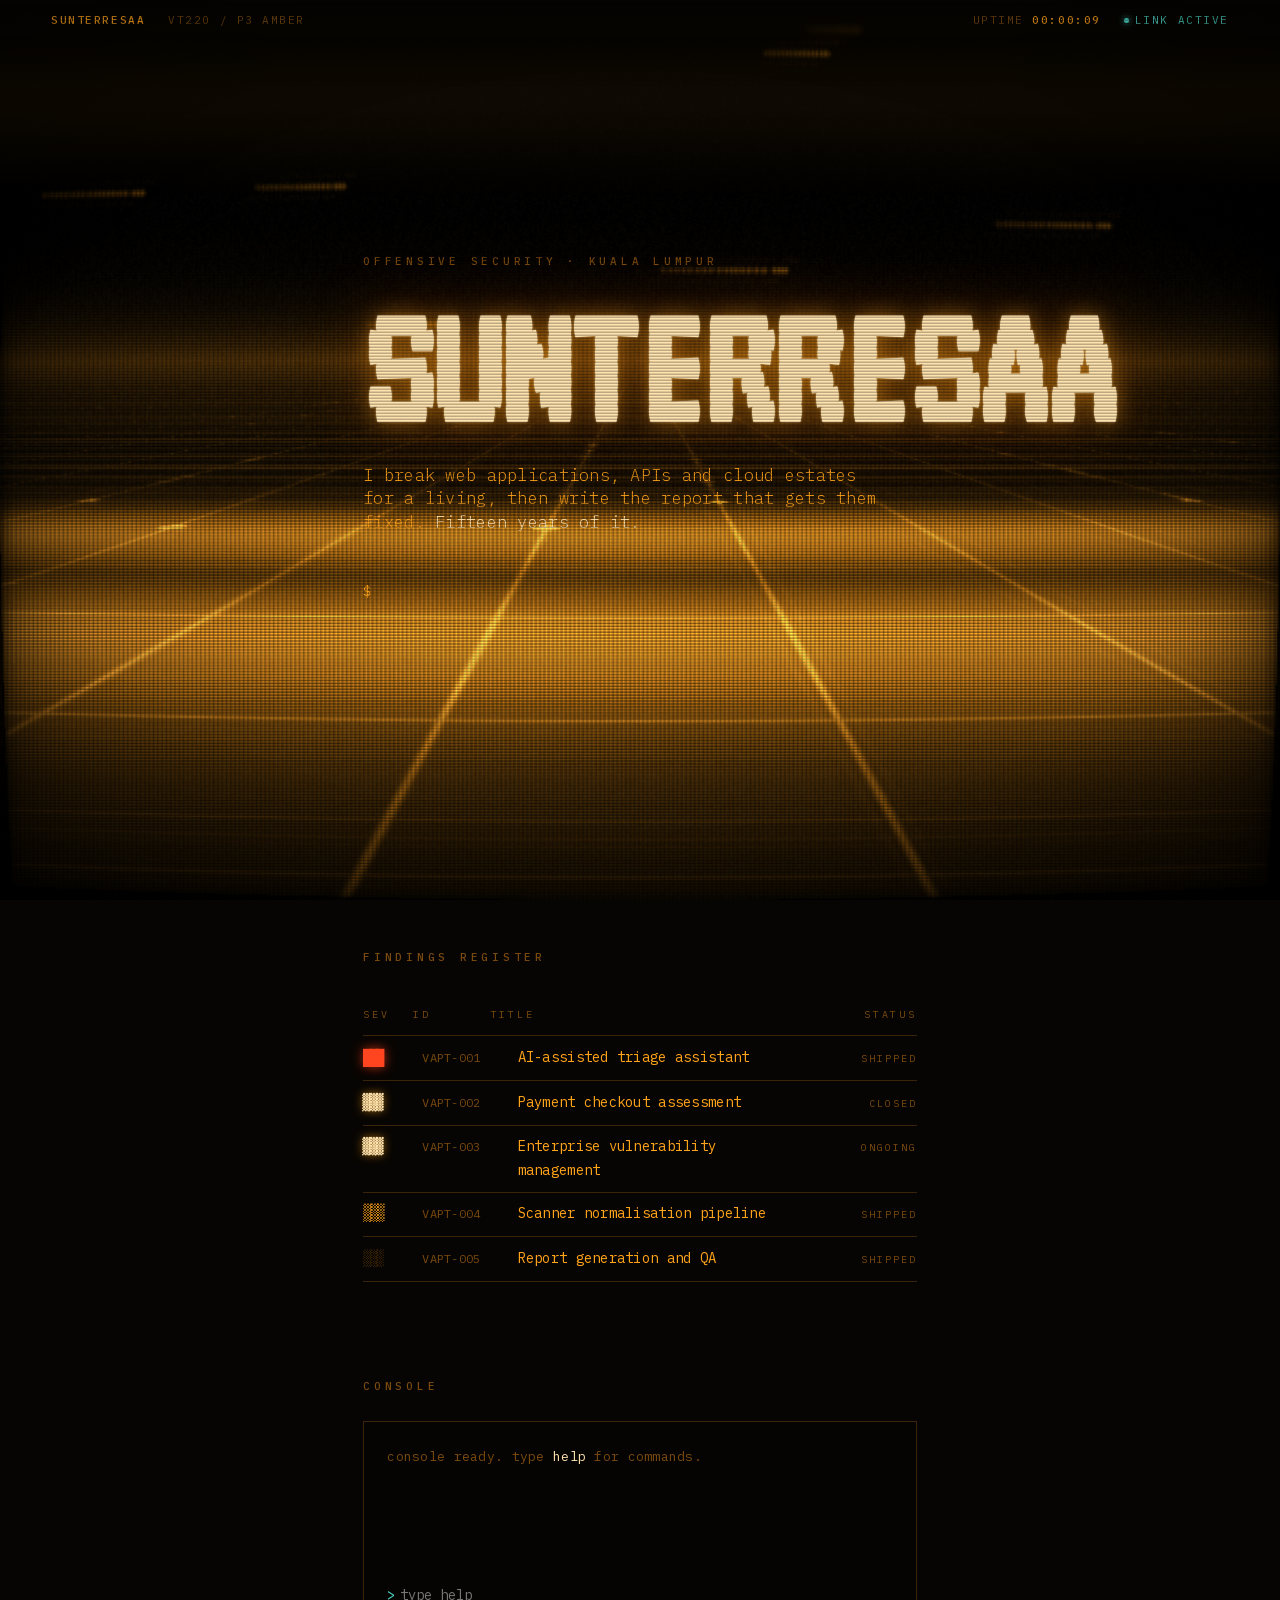
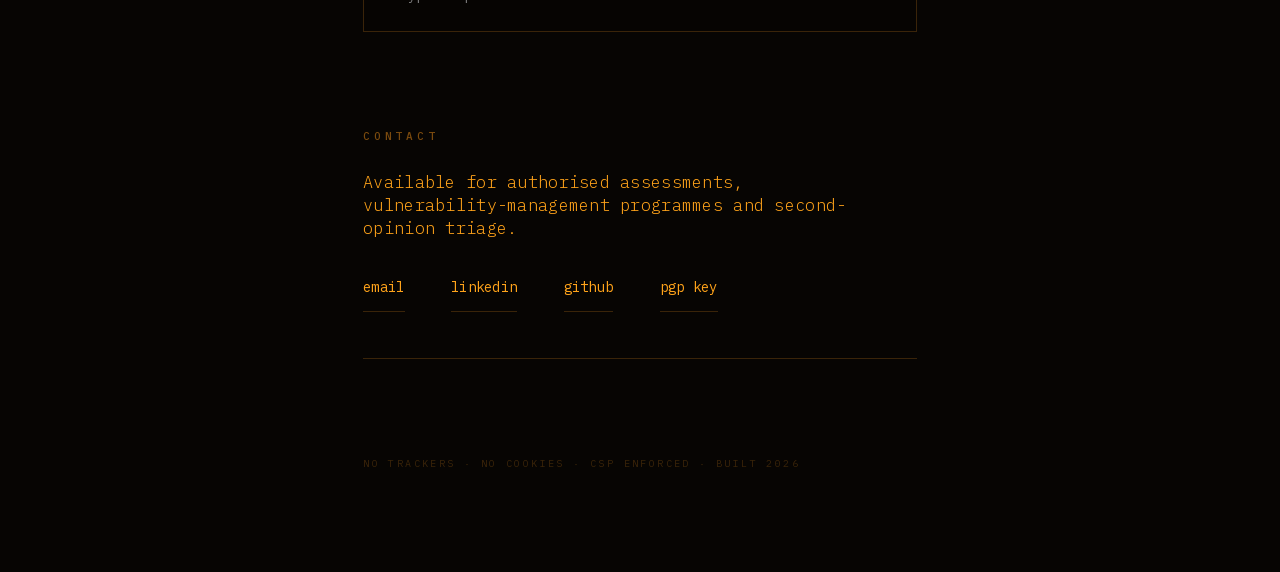
==== index.html @ b1da3f39 "Add files via upload" ====
<!DOCTYPE html>
<html lang="en">
<head>
<meta charset="utf-8">
<meta name="viewport" content="width=device-width, initial-scale=1, viewport-fit=cover">
<title>SUNTERRESAA — offensive security</title>
<meta name="description" content="Senior penetration tester and VAPT consultant. Web, API, cloud, mobile and infrastructure assessments, and the vulnerability management that follows them.">
<meta name="color-scheme" content="dark">
<meta name="theme-color" content="#070503">

<meta property="og:type" content="website">
<meta property="og:title" content="SUNTERRESAA — offensive security">
<meta property="og:description" content="Senior penetration tester and VAPT consultant.">
<meta property="og:image" content="/og.png">
<meta name="twitter:card" content="summary_large_image">

<link rel="icon" href="/favicon.svg" type="image/svg+xml">
<link rel="preload" href="/assets/fonts/IBMPlexMono-Regular.woff2" as="font" type="font/woff2" crossorigin>
<link rel="preload" href="/assets/fonts/VT323-Regular.woff2" as="font" type="font/woff2" crossorigin>
<link rel="stylesheet" href="/assets/styles.css">
</head>
<body>

<canvas id="field" aria-hidden="true"></canvas>

<div id="status">
  <b>SUNTERRESAA</b>
  <span class="hide-sm">VT220 / P3 AMBER</span>
  <span class="spacer"></span>
  <span class="hide-sm">UPTIME <b id="up">00:00:00</b></span>
  <span class="live">LINK ACTIVE</span>
</div>

<div id="tube">

  <section id="hero" class="pane">
    <p class="eyebrow">Offensive security &middot; Kuala Lumpur</p>
    <h1 class="callsign">SUNTERRESAA</h1>
    <p class="tagline">I break web applications, APIs and cloud estates for a living, then write the report that gets them fixed. <em>Fifteen years of it.</em></p>
    <div id="typed"><span class="caret"></span></div>
  </section>

  <section class="pane" id="findings-sec">
    <p class="eyebrow">Findings register</p>
    <div class="f-head">
      <div>SEV</div>
      <div class="h-id">ID</div>
      <div>TITLE</div>
      <div class="ta-r">STATUS</div>
    </div>
    <ul class="findings" id="findings"></ul>
    <noscript>
      <p class="tagline">This register is rendered with JavaScript. With it disabled, reach me
      through the contact links below.</p>
    </noscript>
  </section>

  <section class="pane">
    <p class="eyebrow">Console</p>
    <div id="console">
      <div id="log" role="log" aria-live="polite"></div>
      <div class="prompt-row">
        <span aria-hidden="true">&gt;</span>
        <input id="cmd" type="text" autocomplete="off" autocapitalize="off"
               autocorrect="off" spellcheck="false"
               aria-label="Console command" placeholder="type help">
      </div>
    </div>
  </section>

  <section class="pane">
    <p class="eyebrow">Contact</p>
    <p class="tagline">Available for authorised assessments, vulnerability-management programmes and second-opinion triage.</p>
    <ul class="links">
      <li><a href="mailto:you@example.com">email</a></li>
      <li><a href="https://www.linkedin.com/in/your-handle" rel="noopener noreferrer me">linkedin</a></li>
      <li><a href="https://github.com/your-handle" rel="noopener noreferrer me">github</a></li>
      <li><a href="/pgp.txt">pgp key</a></li>
    </ul>
    <hr class="rule">
    <footer>No trackers &middot; No cookies &middot; CSP enforced &middot; Built 2026</footer>
  </section>

</div>

<div class="glass grille"></div>
<div class="glass hum"></div>
<div class="glass vig"></div>

<div id="boot" role="status" aria-live="polite"></div>
<button id="skip" type="button">skip boot</button>

<script src="/assets/app.js" defer></script>
</body>
</html>
---- assets/styles.css ----
/* ==========================================================
   PHOSPHOR
   A DEC VT220 amber tube. Hierarchy is carried by beam
   intensity, not by hue. Two accents exist and are rationed.
   ========================================================== */

/* ---------- self-hosted faces (no third-party requests) ---------- */
@font-face{
  font-family:"Plex Mono"; font-style:normal; font-weight:300; font-display:swap;
  src:url("fonts/IBMPlexMono-Light.woff2") format("woff2");
}
@font-face{
  font-family:"Plex Mono"; font-style:normal; font-weight:400; font-display:swap;
  src:url("fonts/IBMPlexMono-Regular.woff2") format("woff2");
}
@font-face{
  font-family:"Plex Mono"; font-style:normal; font-weight:500; font-display:swap;
  src:url("fonts/IBMPlexMono-Medium.woff2") format("woff2");
}
@font-face{
  font-family:"Tube"; font-style:normal; font-weight:400; font-display:swap;
  src:url("fonts/VT323-Regular.woff2") format("woff2");
}

:root{
  --void:        #070503;   /* the tube with the gun off - warm black, never #000 */
  --phosphor:    #FFA31A;   /* P3 amber, the working voltage */
  --phosphor-hot:#FFE3AE;   /* beam overdrive, near-white */
  --phosphor-dim:#7A4A0E;   /* decayed trail, secondary text */
  --phosphor-ash:#3A2409;   /* rules, inactive chrome */
  --signal:      #4DE0D0;   /* cold cyan. LIVE + focus state ONLY */
  --burn:        #FF4520;   /* critical severity ONLY */

  --cell: 1.45rem;                       /* the character cell */
  --gut:  calc(var(--cell) * 2);
  --edge: clamp(1rem, 4vw, 3.5rem);
  --pad-l: max(var(--edge), env(safe-area-inset-left));
  --pad-r: max(var(--edge), env(safe-area-inset-right));

  --mono:"Plex Mono", ui-monospace, "SF Mono", Menlo, Consolas, monospace;
  --tube:"Tube", "Plex Mono", ui-monospace, monospace;
}

*,*::before,*::after{ box-sizing:border-box; }
html,body{ margin:0; padding:0; }
html{
  background:#000;
  scroll-behavior:smooth;
  overscroll-behavior:none;                 /* no white rubber-band on iOS */
  -webkit-text-size-adjust:100%;
}
body{
  background:var(--void);
  color:var(--phosphor);
  font-family:var(--mono);
  font-size:14px; font-weight:400;
  line-height:var(--cell); letter-spacing:.02em;
  -webkit-font-smoothing:antialiased;
  overflow-x:hidden;
  overscroll-behavior:none;
}
::selection{ background:var(--phosphor); color:var(--void); }
:focus-visible{ outline:2px solid var(--signal); outline-offset:3px; }

/* ---------- the tube ---------- */
#tube{ position:relative; min-height:100vh; isolation:isolate; }

#field{
  position:fixed; inset:0; width:100%; height:100%;
  z-index:0; display:block;
  opacity:0; transition:opacity 1.6s ease .2s;
  pointer-events:none;
}
#field.lit{ opacity:1; }

/* glass overlays sit above canvas AND text */
.glass{ position:fixed; inset:0; z-index:90; pointer-events:none; }
.glass.grille{
  background:repeating-linear-gradient(to bottom,
    rgba(0,0,0,0) 0px, rgba(0,0,0,0) 1px,
    rgba(0,0,0,.34) 2px, rgba(0,0,0,.34) 3px);
  mix-blend-mode:multiply; opacity:.75;
}
.glass.vig{
  background:radial-gradient(ellipse 120% 100% at 50% 50%,
    rgba(0,0,0,0) 42%, rgba(0,0,0,.55) 82%, rgba(0,0,0,.92) 100%);
}
.glass.hum{
  height:22vh;
  background:linear-gradient(to bottom,
    rgba(255,163,26,0) 0%, rgba(255,163,26,.055) 45%,
    rgba(255,163,26,.055) 55%, rgba(255,163,26,0) 100%);
  animation:roll 9s linear infinite;
}
@keyframes roll{ from{transform:translateY(-30vh);} to{transform:translateY(115vh);} }

/* ---------- lattice ---------- */
.pane{
  position:relative; z-index:10;
  max-width:82ch; margin:0 auto;
  padding-left:var(--pad-l); padding-right:var(--pad-r);
}
section{ padding-top:var(--gut); padding-bottom:var(--gut); }
.rule{ border:0; height:1px; background:var(--phosphor-ash); margin:var(--gut) 0; }
.eyebrow{
  font-size:11px; font-weight:500; letter-spacing:.34em;
  text-transform:uppercase; color:var(--phosphor-dim);
  margin:0 0 var(--cell);
}

/* ---------- status bar ---------- */
#status{
  position:fixed; top:0; left:0; right:0; z-index:80;
  display:flex; gap:var(--cell); align-items:center;
  padding:.55rem var(--pad-r) .55rem var(--pad-l);
  padding-top:max(.55rem, env(safe-area-inset-top));
  font-size:11px; letter-spacing:.14em; text-transform:uppercase;
  color:var(--phosphor-dim);
  background:linear-gradient(to bottom, rgba(7,5,3,.96), rgba(7,5,3,.6) 70%, transparent);
  -webkit-backdrop-filter:blur(2px); backdrop-filter:blur(2px);
}
#status b{ color:var(--phosphor); font-weight:500; }
#status .spacer{ flex:1; }
.live{ color:var(--signal); display:inline-flex; align-items:center; gap:.5em; }
.live::before{
  content:""; width:.5em; height:.5em; border-radius:50%;
  background:currentColor; box-shadow:0 0 6px currentColor;
  animation:beat 2.4s steps(1) infinite;
}
@keyframes beat{ 0%,70%{opacity:1} 71%,100%{opacity:.25} }

/* ---------- boot ---------- */
#boot{
  position:fixed; inset:0; z-index:200; background:var(--void);
  padding:max(var(--edge), env(safe-area-inset-top)) var(--pad-r) var(--edge) var(--pad-l);
  font-size:13px; line-height:1.5; color:var(--phosphor);
  overflow:hidden; white-space:pre-wrap;
}
#boot .dimline{ color:var(--phosphor-dim); }
#boot .ok{ color:var(--signal); }
#boot.gone{ opacity:0; pointer-events:none; transition:opacity .5s ease; }
#skip{
  position:fixed; z-index:201;
  right:var(--pad-r); bottom:max(var(--edge), env(safe-area-inset-bottom));
  background:none; border:1px solid var(--phosphor-ash);
  color:var(--phosphor-dim); font:inherit; font-size:11px;
  letter-spacing:.2em; text-transform:uppercase;
  padding:.75rem 1.1rem; min-height:44px; cursor:pointer;
}
#skip:hover{ color:var(--signal); border-color:var(--signal); }

/* ---------- hero ---------- */
#hero{
  min-height:100vh; min-height:100svh;
  display:flex; flex-direction:column; justify-content:center;
  padding-top:calc(var(--cell)*3);
}
.callsign{
  font-family:var(--tube);
  font-size:clamp(3.4rem, 15vw, 11rem);
  line-height:.82; margin:0; letter-spacing:-.01em;
  color:var(--phosphor-hot);
  text-shadow:0 0 2px rgba(255,227,174,.9),
              0 0 22px rgba(255,163,26,.55),
              0 0 70px rgba(255,120,0,.28);
}
.tagline{
  margin:var(--cell) 0 0;
  font-size:clamp(.85rem,2.4vw,1.05rem);
  font-weight:300; color:var(--phosphor); max-width:52ch;
}
.tagline em{ font-style:normal; color:var(--phosphor-hot); }
#typed{
  margin-top:var(--gut); font-size:13px;
  color:var(--phosphor-dim); min-height:calc(var(--cell)*4);
}
#typed .p{ color:var(--phosphor); }
.caret{
  display:inline-block; width:.62em; height:1.05em;
  background:var(--phosphor); vertical-align:-.16em;
  animation:blink 1.05s steps(1) infinite;
}
@keyframes blink{ 0%,50%{opacity:1} 51%,100%{opacity:0} }

/* ---------- findings ---------- */
.findings{ list-style:none; margin:0; padding:0; }
.f-head,.f-row{
  display:grid; grid-template-columns:4.5ch 9ch 1fr 11ch;
  gap:var(--cell); align-items:baseline;
  padding:calc(var(--cell)*.42) 0;
}
.f-head{
  font-size:10px; letter-spacing:.28em; text-transform:uppercase;
  color:var(--phosphor-dim); border-bottom:1px solid var(--phosphor-ash);
}
.f-row{
  border-bottom:1px solid var(--phosphor-ash);
  cursor:pointer; transition:background .12s linear;
  min-height:44px;                                   /* touch target */
  align-content:center;
}
.f-row:hover{ background:rgba(255,163,26,.07); }
.f-row:hover .f-title{ color:var(--phosphor-hot); text-shadow:0 0 10px rgba(255,163,26,.5); }
.f-id{ color:var(--phosphor-dim); font-size:12px; }
.f-title{ color:var(--phosphor); font-weight:400; }
.f-status{
  font-size:10px; letter-spacing:.2em; text-transform:uppercase;
  color:var(--phosphor-dim); text-align:right;
}
/* severity as beam intensity, not as hue */
.sev{ letter-spacing:-.1em; }
.sev[data-s="4"]{ color:var(--burn);         text-shadow:0 0 12px rgba(255,69,32,.6); }
.sev[data-s="3"]{ color:var(--phosphor-hot); text-shadow:0 0 10px rgba(255,163,26,.6); }
.sev[data-s="2"]{ color:var(--phosphor); }
.sev[data-s="1"]{ color:var(--phosphor-dim); }

.f-body{
  display:none;
  padding:var(--cell) 0 var(--gut) calc(4.5ch + var(--cell));
  border-bottom:1px solid var(--phosphor-ash);
  color:var(--phosphor-dim); font-weight:300; font-size:13px;
}
.f-body.open{ display:block; animation:wipe .22s ease-out; }
@keyframes wipe{ from{opacity:0; transform:translateY(-4px);} to{opacity:1; transform:none;} }
.f-body b{ color:var(--phosphor); font-weight:500; }
.f-meta{
  margin-top:var(--cell); display:flex; flex-wrap:wrap; gap:var(--cell);
  font-size:10px; letter-spacing:.2em; text-transform:uppercase; color:var(--phosphor-ash);
}
.f-meta span{ color:var(--phosphor-dim); }

/* ---------- console ---------- */
#console{
  border:1px solid var(--phosphor-ash);
  padding:var(--cell);
  background:rgba(7,5,3,.55);
}
#console:focus-within{ border-color:var(--signal); }
#log{
  margin:0 0 var(--cell); font-size:13px;
  min-height:calc(var(--cell)*5); max-height:calc(var(--cell)*12);
  overflow-y:auto; overscroll-behavior:contain;
}
#log div{ color:var(--phosphor-dim); }
#log .echo{ color:var(--phosphor); }
#log .hot{ color:var(--phosphor-hot); }
.prompt-row{ display:flex; align-items:center; gap:.6ch; }
.prompt-row span{ color:var(--signal); }
#cmd{
  flex:1; min-width:0; background:none; border:0; outline:none;
  font:inherit; color:var(--phosphor); caret-color:var(--phosphor); padding:0;
}

/* ---------- contact ---------- */
.links{ display:flex; flex-wrap:wrap; gap:var(--gut); margin:var(--cell) 0 0; padding:0; list-style:none; }
.links a{
  display:inline-block; padding:.5rem 0; min-height:44px; line-height:2.2;
  color:var(--phosphor); text-decoration:none;
  border-bottom:1px solid var(--phosphor-ash);
  transition:color .12s, border-color .12s;
}
.links a:hover{ color:var(--signal); border-color:var(--signal); }
footer{
  padding:var(--gut) 0 max(var(--edge), env(safe-area-inset-bottom));
  font-size:10px; letter-spacing:.24em; text-transform:uppercase; color:var(--phosphor-ash);
}

/* ---------- narrow ---------- */
@media (max-width:640px){
  #status .hide-sm{ display:none; }
  .f-head,.f-row{ grid-template-columns:4ch 1fr 8ch; gap:var(--cell); }
  .f-head .h-id,.f-row .f-id{ display:none; }
  .f-body{ padding-left:calc(4ch + var(--cell)); }
  #cmd{ font-size:16px; }            /* below 16px iOS zooms the viewport on focus */
}

/* blend modes are expensive to composite on mobile GPUs */
@media (pointer:coarse){
  .glass.grille{ mix-blend-mode:normal; opacity:.5; }
}

@media (prefers-reduced-motion:reduce){
  html{ scroll-behavior:auto; }
  *{ animation:none !important; transition:none !important; }
  .glass.hum{ display:none; }
}

.ta-r{ text-align:right; }
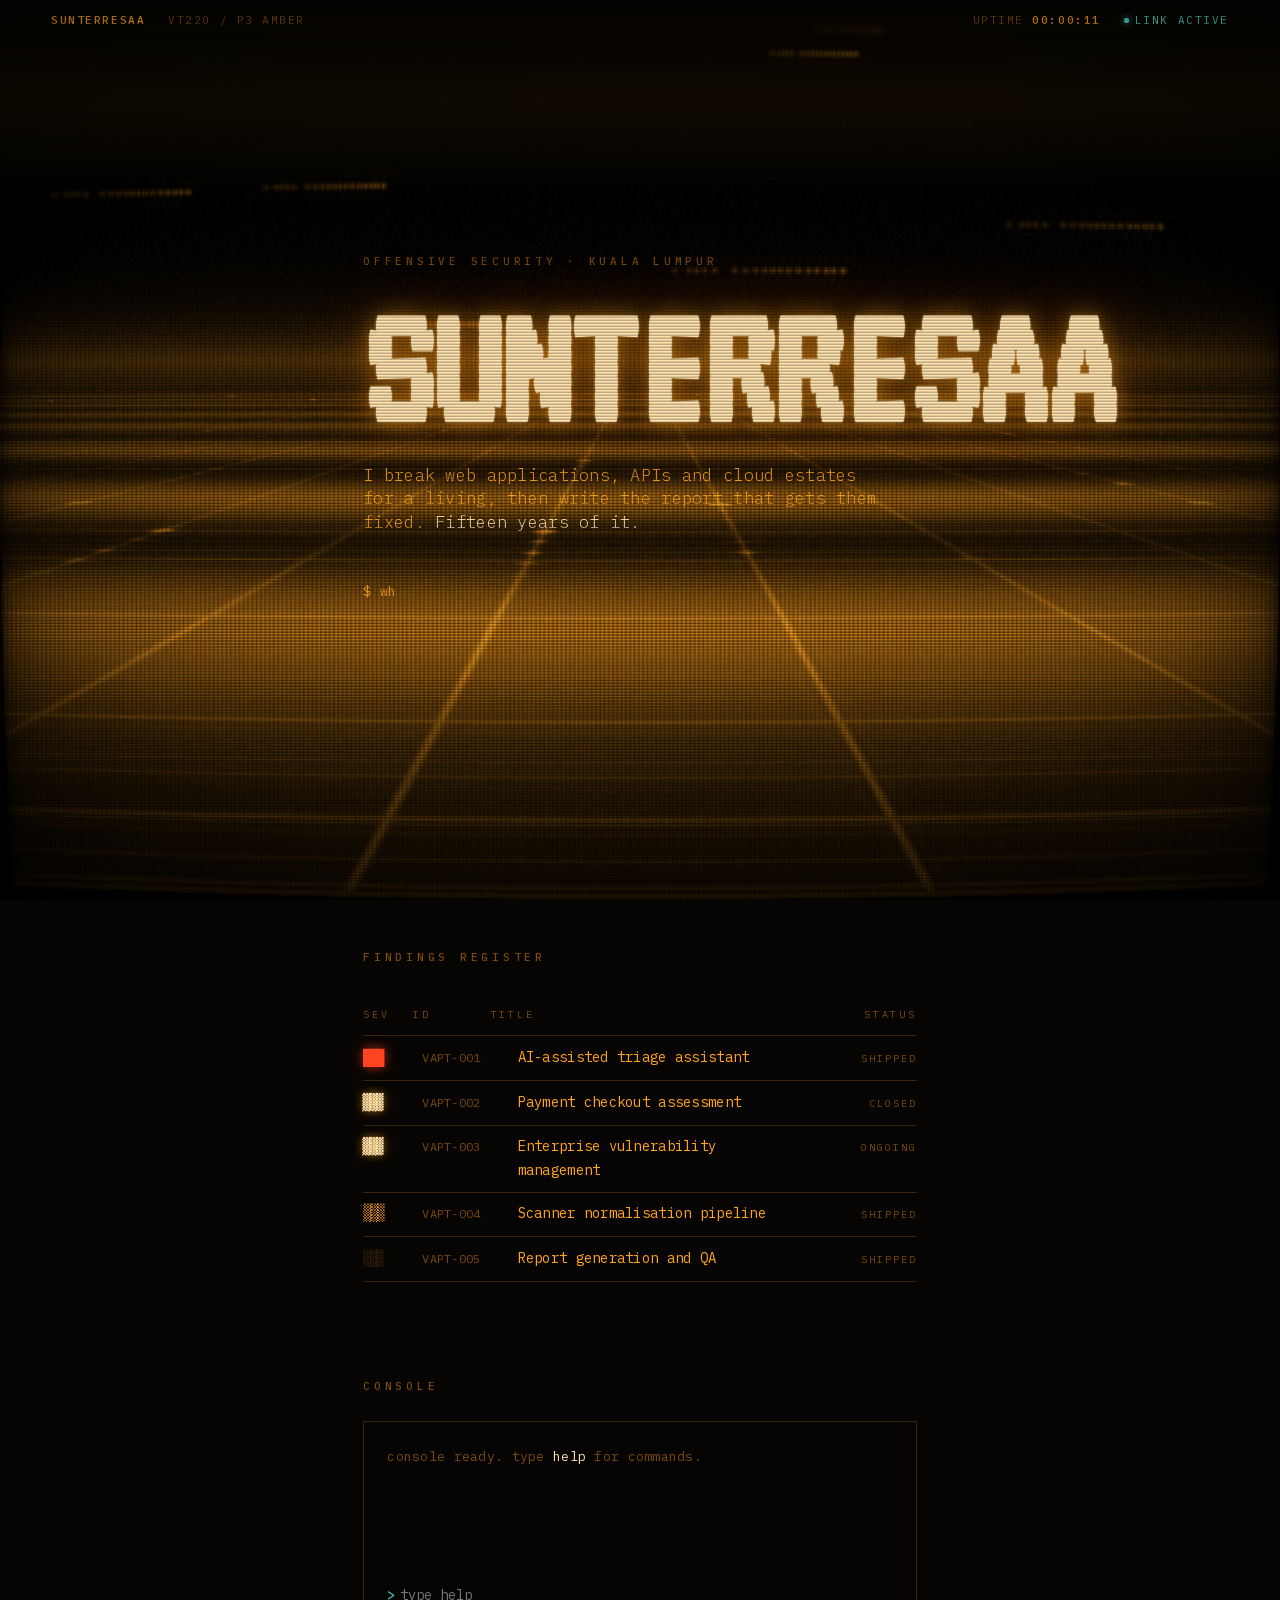
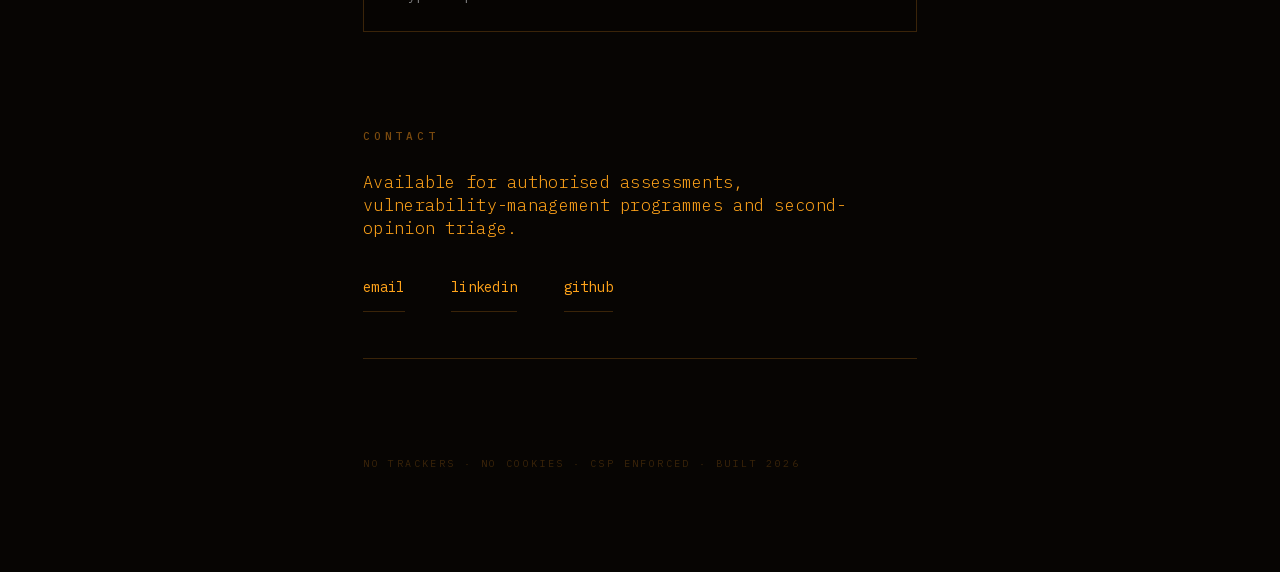
==== commit 2dbaf6a8: "Update index.html" ====
--- a/index.html
+++ b/index.html
@@ -4,13 +4,13 @@
 <meta charset="utf-8">
 <meta name="viewport" content="width=device-width, initial-scale=1, viewport-fit=cover">
 <title>SUNTERRESAA — offensive security</title>
-<meta name="description" content="Senior penetration tester and VAPT consultant. Web, API, cloud, mobile and infrastructure assessments, and the vulnerability management that follows them.">
+<meta name="description" content="Junior penetration tester and VAPT consultant. Web, API, cloud, mobile and infrastructure assessments, and the vulnerability management that follows them.">
 <meta name="color-scheme" content="dark">
 <meta name="theme-color" content="#070503">
 
 <meta property="og:type" content="website">
 <meta property="og:title" content="SUNTERRESAA — offensive security">
-<meta property="og:description" content="Senior penetration tester and VAPT consultant.">
+<meta property="og:description" content="Junior penetration tester and VAPT consultant.">
 <meta property="og:image" content="/og.png">
 <meta name="twitter:card" content="summary_large_image">
 
@@ -72,10 +72,9 @@
     <p class="eyebrow">Contact</p>
     <p class="tagline">Available for authorised assessments, vulnerability-management programmes and second-opinion triage.</p>
     <ul class="links">
-      <li><a href="mailto:you@example.com">email</a></li>
-      <li><a href="https://www.linkedin.com/in/your-handle" rel="noopener noreferrer me">linkedin</a></li>
-      <li><a href="https://github.com/your-handle" rel="noopener noreferrer me">github</a></li>
-      <li><a href="/pgp.txt">pgp key</a></li>
+      <li><a href="mailto:sunteresa@gmail.com">email</a></li>
+      <li><a href="https://www.linkedin.com/in/sunterresaa-sankar" rel="noopener noreferrer me">linkedin</a></li>
+      <li><a href="https://github.com/Sr7nyx" rel="noopener noreferrer me">github</a></li>
     </ul>
     <hr class="rule">
     <footer>No trackers &middot; No cookies &middot; CSP enforced &middot; Built 2026</footer>
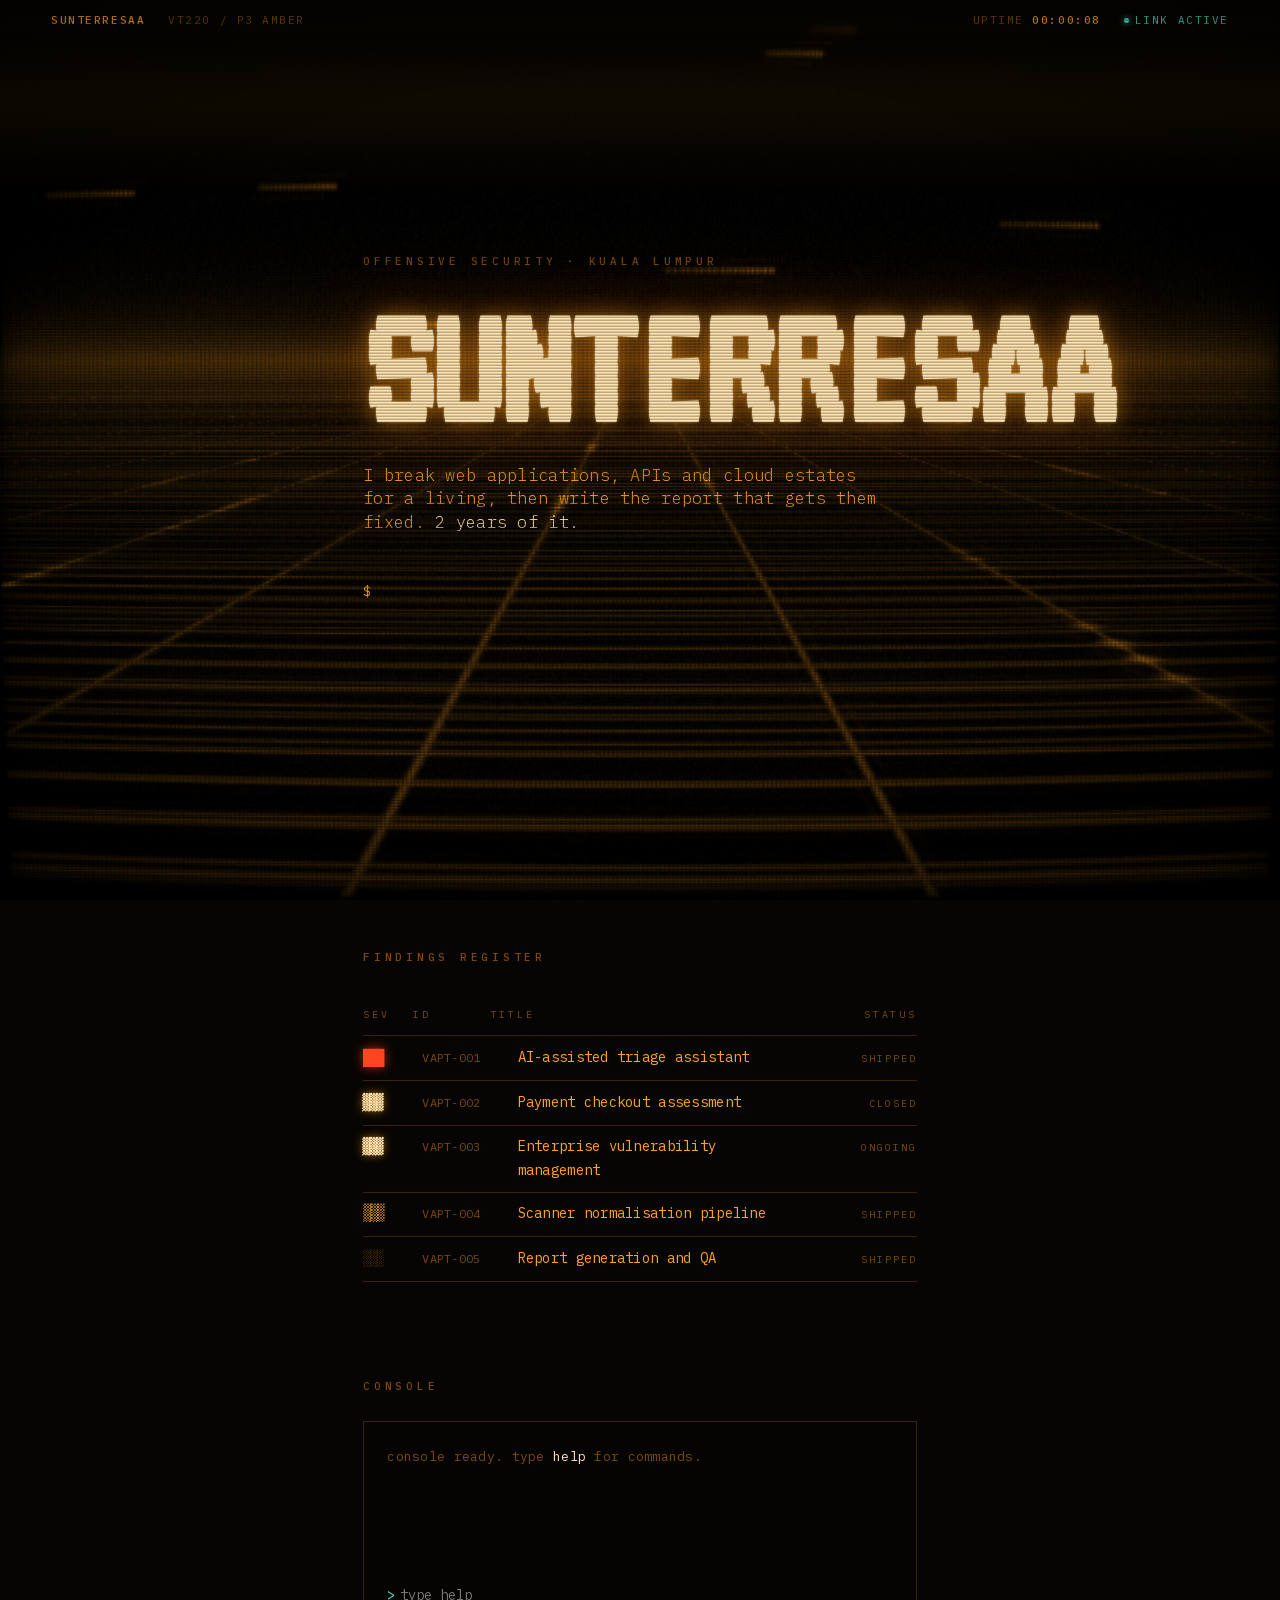
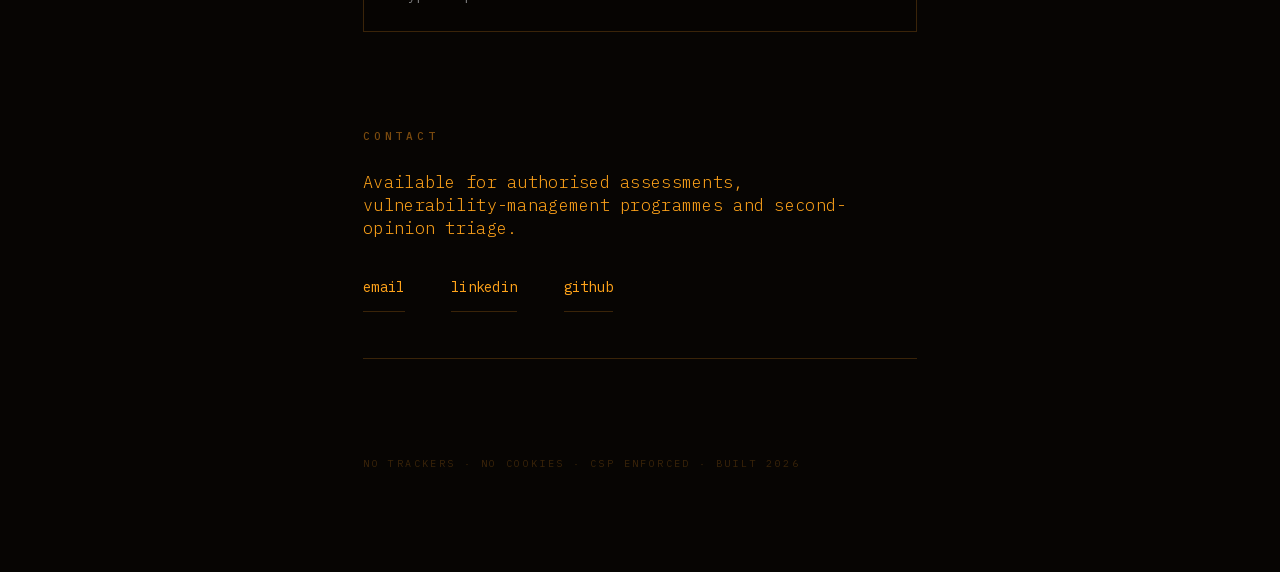
==== commit a5ff6446: "Update index.html" ====
--- a/index.html
+++ b/index.html
@@ -36,7 +36,7 @@
   <section id="hero" class="pane">
     <p class="eyebrow">Offensive security &middot; Kuala Lumpur</p>
     <h1 class="callsign">SUNTERRESAA</h1>
-    <p class="tagline">I break web applications, APIs and cloud estates for a living, then write the report that gets them fixed. <em>Fifteen years of it.</em></p>
+    <p class="tagline">I break web applications, APIs and cloud estates for a living, then write the report that gets them fixed. <em>2 years of it.</em></p>
     <div id="typed"><span class="caret"></span></div>
   </section>
 
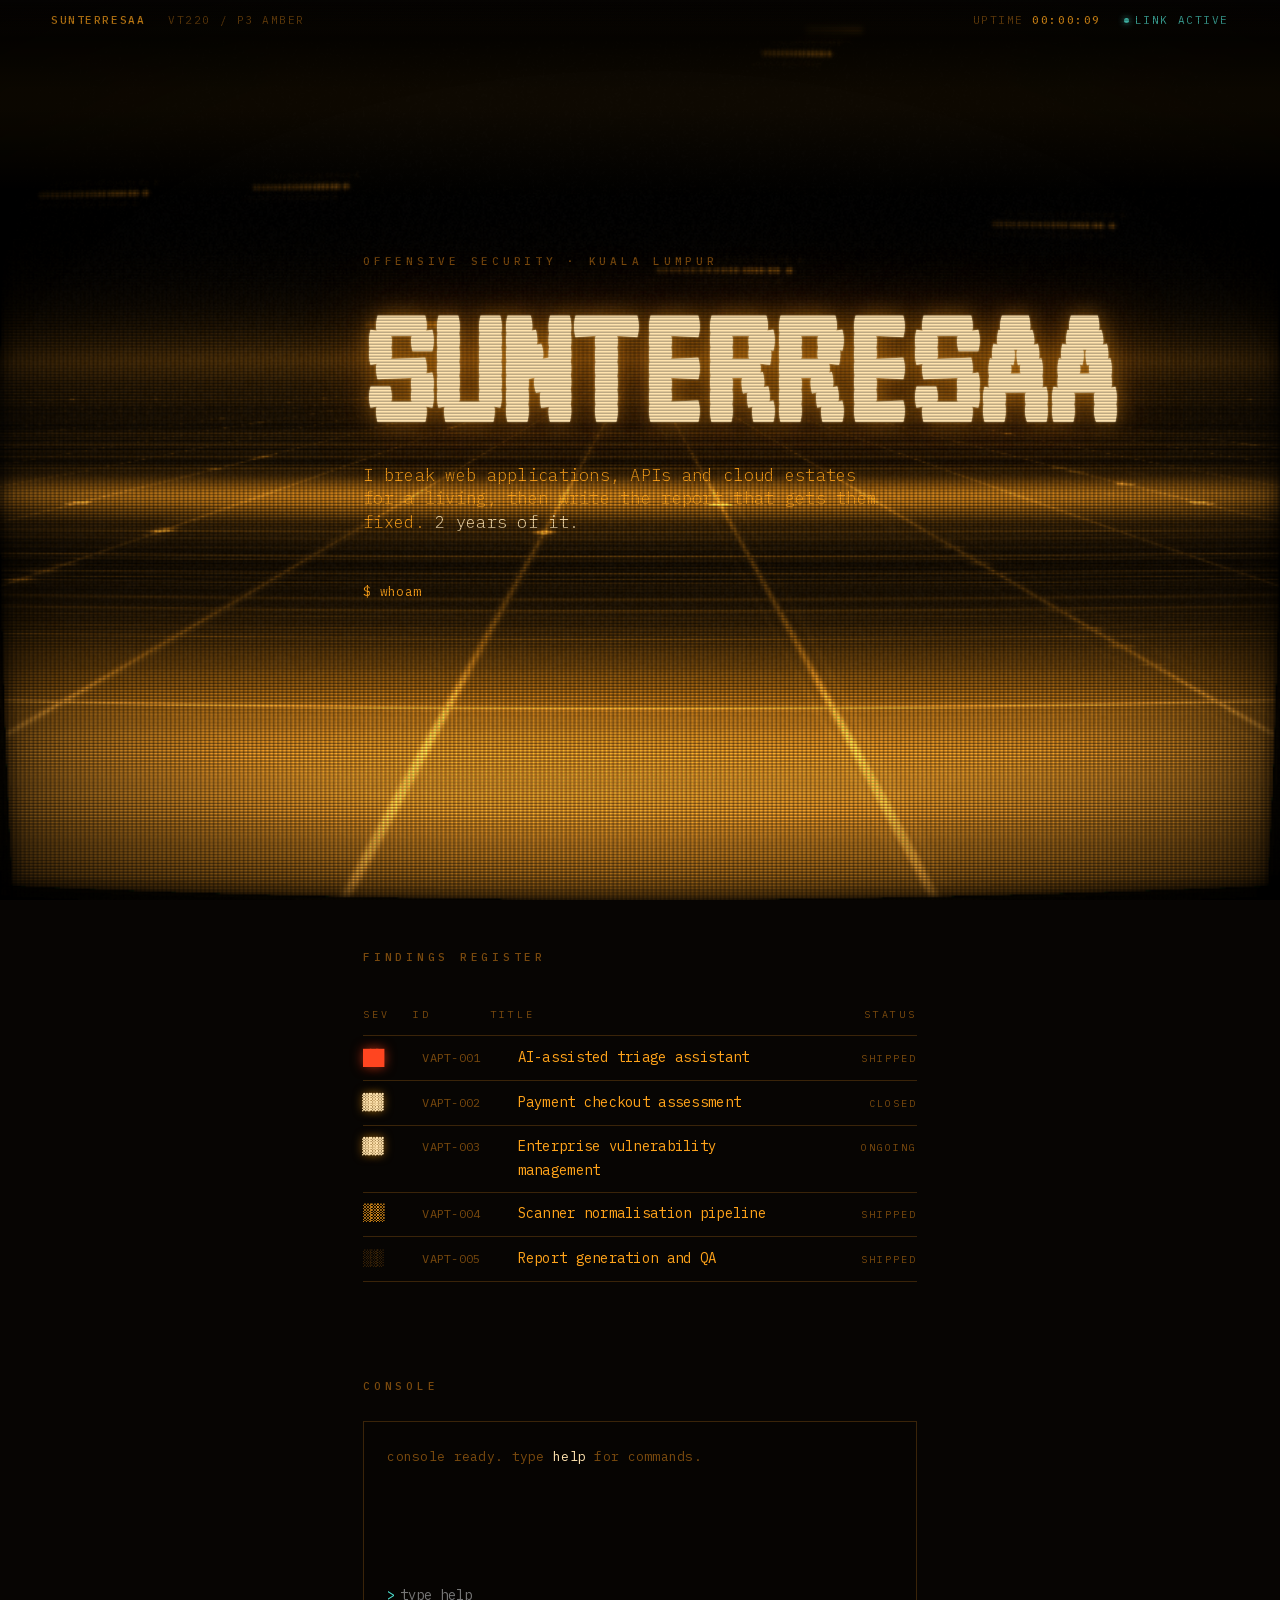
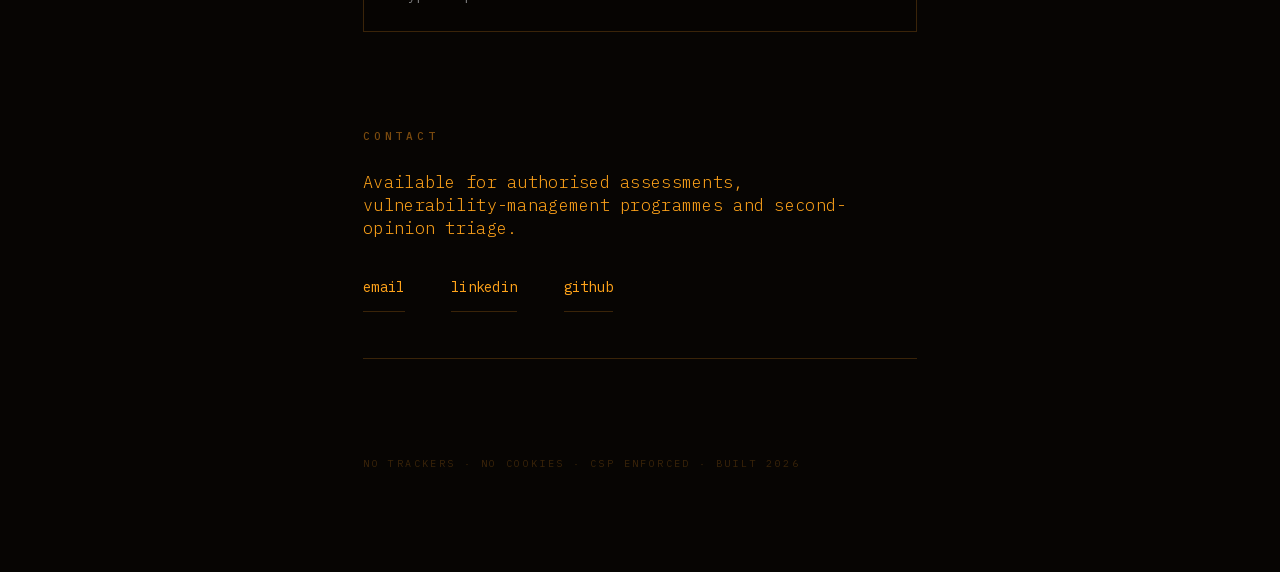
==== commit 9671ab65: "Update index.html" ====
--- a/index.html
+++ b/index.html
@@ -3,7 +3,7 @@
 <head>
 <meta charset="utf-8">
 <meta name="viewport" content="width=device-width, initial-scale=1, viewport-fit=cover">
-<title>SUNTERRESAA — offensive security</title>
+<title>SUNTERRESAA — offensive securityi</title>
 <meta name="description" content="Junior penetration tester and VAPT consultant. Web, API, cloud, mobile and infrastructure assessments, and the vulnerability management that follows them.">
 <meta name="color-scheme" content="dark">
 <meta name="theme-color" content="#070503">
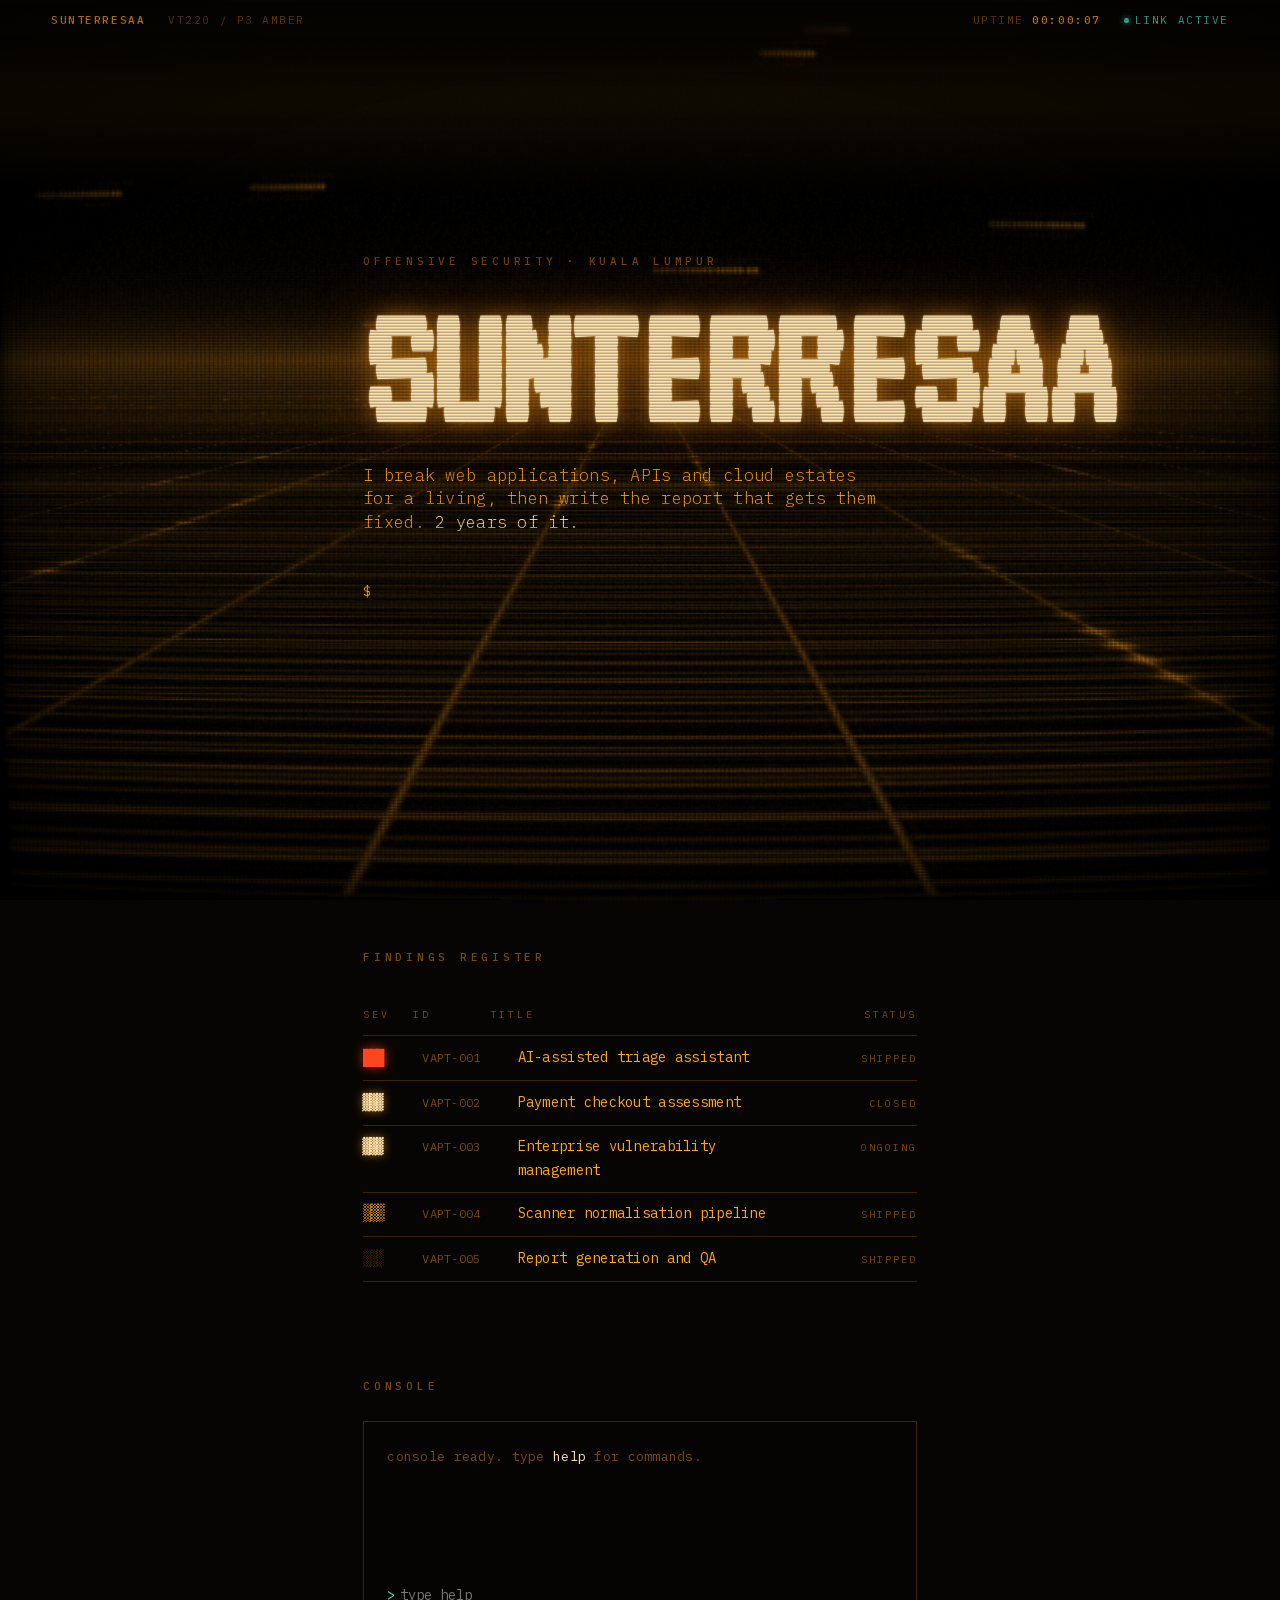
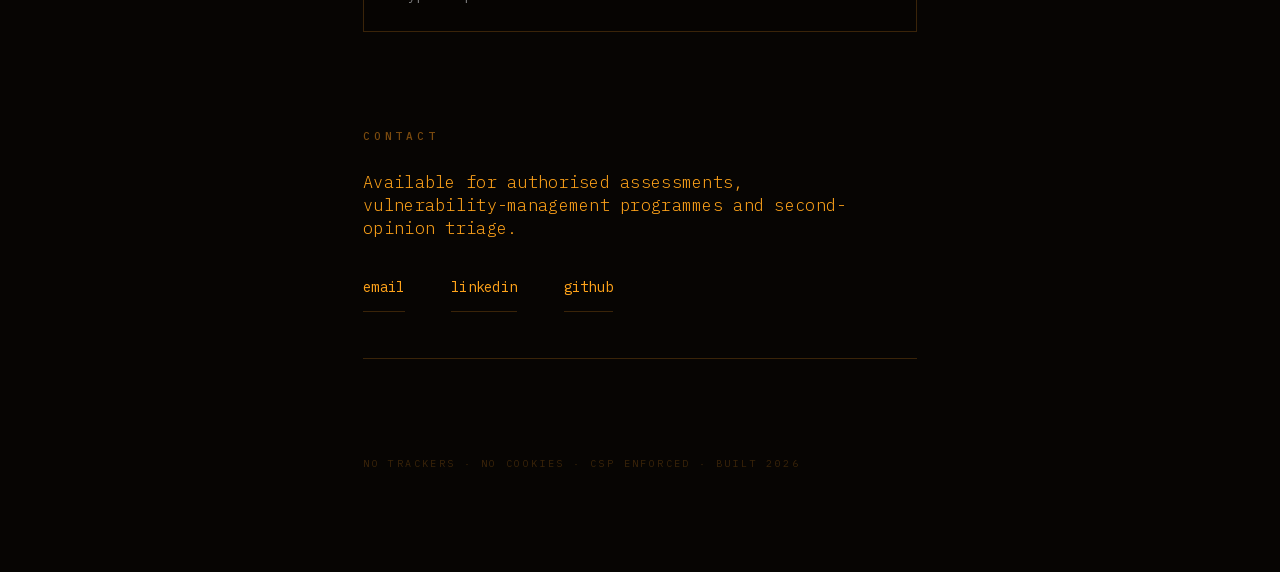
==== commit 7d85c092: "Update index.html" ====
--- a/index.html
+++ b/index.html
@@ -3,7 +3,7 @@
 <head>
 <meta charset="utf-8">
 <meta name="viewport" content="width=device-width, initial-scale=1, viewport-fit=cover">
-<title>SUNTERRESAA — offensive securityi</title>
+<title>SUNTERRESAA — offensive security</title>
 <meta name="description" content="Junior penetration tester and VAPT consultant. Web, API, cloud, mobile and infrastructure assessments, and the vulnerability management that follows them.">
 <meta name="color-scheme" content="dark">
 <meta name="theme-color" content="#070503">
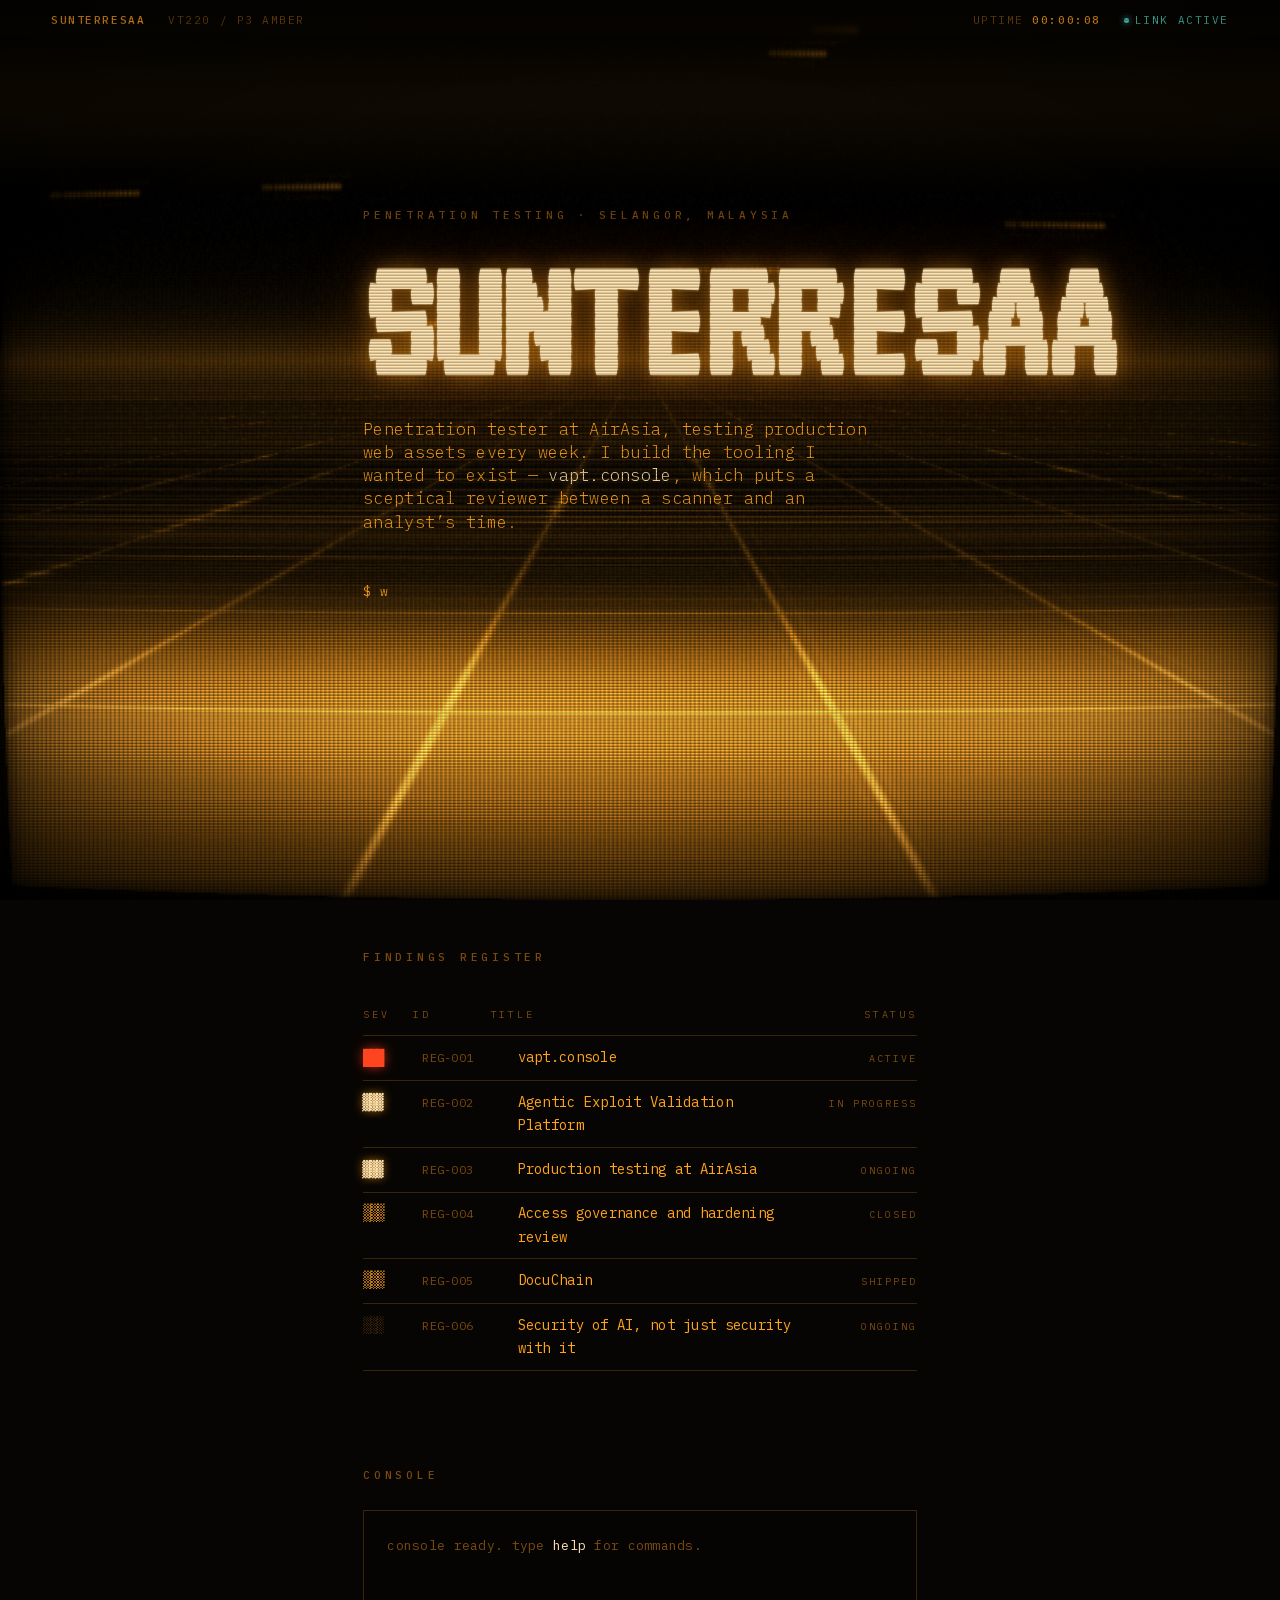
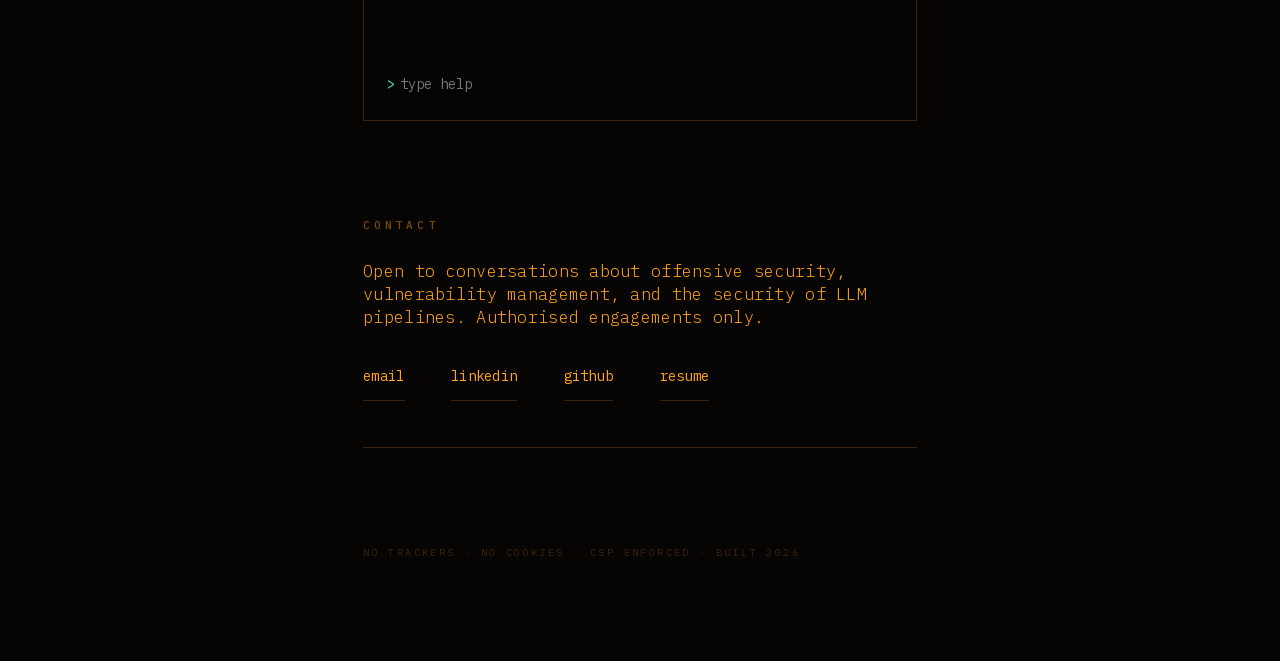
==== commit 50328175: "Add files via upload" ====
--- a/index.html
+++ b/index.html
@@ -3,14 +3,14 @@
 <head>
 <meta charset="utf-8">
 <meta name="viewport" content="width=device-width, initial-scale=1, viewport-fit=cover">
-<title>SUNTERRESAA — offensive security</title>
-<meta name="description" content="Junior penetration tester and VAPT consultant. Web, API, cloud, mobile and infrastructure assessments, and the vulnerability management that follows them.">
+<title>Sunterresaa Sankar — penetration tester</title>
+<meta name="description" content="Penetration tester at AirAsia. Web and API assessments, vulnerability triage, and vapt.console — an AI-assisted VAPT platform built around evidence grounding and false-positive reduction.">
 <meta name="color-scheme" content="dark">
 <meta name="theme-color" content="#070503">
 
 <meta property="og:type" content="website">
-<meta property="og:title" content="SUNTERRESAA — offensive security">
-<meta property="og:description" content="Junior penetration tester and VAPT consultant.">
+<meta property="og:title" content="Sunterresaa Sankar — penetration tester">
+<meta property="og:description" content="Penetration tester. Builder of vapt.console. Security of AI systems, and security with AI.">
 <meta property="og:image" content="/og.png">
 <meta name="twitter:card" content="summary_large_image">
 
@@ -34,9 +34,9 @@
 <div id="tube">
 
   <section id="hero" class="pane">
-    <p class="eyebrow">Offensive security &middot; Kuala Lumpur</p>
+    <p class="eyebrow">Penetration testing &middot; Selangor, Malaysia</p>
     <h1 class="callsign">SUNTERRESAA</h1>
-    <p class="tagline">I break web applications, APIs and cloud estates for a living, then write the report that gets them fixed. <em>2 years of it.</em></p>
+    <p class="tagline">Penetration tester at AirAsia, testing production web assets every week. I build the tooling I wanted to exist — <em>vapt.console</em>, which puts a sceptical reviewer between a scanner and an analyst’s time.</p>
     <div id="typed"><span class="caret"></span></div>
   </section>
 
@@ -70,11 +70,12 @@
 
   <section class="pane">
     <p class="eyebrow">Contact</p>
-    <p class="tagline">Available for authorised assessments, vulnerability-management programmes and second-opinion triage.</p>
+    <p class="tagline">Open to conversations about offensive security, vulnerability management, and the security of LLM pipelines. Authorised engagements only.</p>
     <ul class="links">
-      <li><a href="mailto:sunteresa@gmail.com">email</a></li>
+      <li><a href="mailto:sunterresa@gmail.com">email</a></li>
       <li><a href="https://www.linkedin.com/in/sunterresaa-sankar" rel="noopener noreferrer me">linkedin</a></li>
       <li><a href="https://github.com/Sr7nyx" rel="noopener noreferrer me">github</a></li>
+      <li><a href="/resume.pdf">resume</a></li>
     </ul>
     <hr class="rule">
     <footer>No trackers &middot; No cookies &middot; CSP enforced &middot; Built 2026</footer>
--- a/assets/styles.css
+++ b/assets/styles.css
@@ -172,7 +172,7 @@
 .tagline em{ font-style:normal; color:var(--phosphor-hot); }
 #typed{
   margin-top:var(--gut); font-size:13px;
-  color:var(--phosphor-dim); min-height:calc(var(--cell)*4);
+  color:var(--phosphor-dim); min-height:calc(var(--cell)*6);
 }
 #typed .p{ color:var(--phosphor); }
 .caret{
@@ -223,6 +223,8 @@
 .f-body.open{ display:block; animation:wipe .22s ease-out; }
 @keyframes wipe{ from{opacity:0; transform:translateY(-4px);} to{opacity:1; transform:none;} }
 .f-body b{ color:var(--phosphor); font-weight:500; }
+.f-body br + br{ line-height:var(--cell); }
+.f-body > div:first-child{ max-width:66ch; }
 .f-meta{
   margin-top:var(--cell); display:flex; flex-wrap:wrap; gap:var(--cell);
   font-size:10px; letter-spacing:.2em; text-transform:uppercase; color:var(--phosphor-ash);
